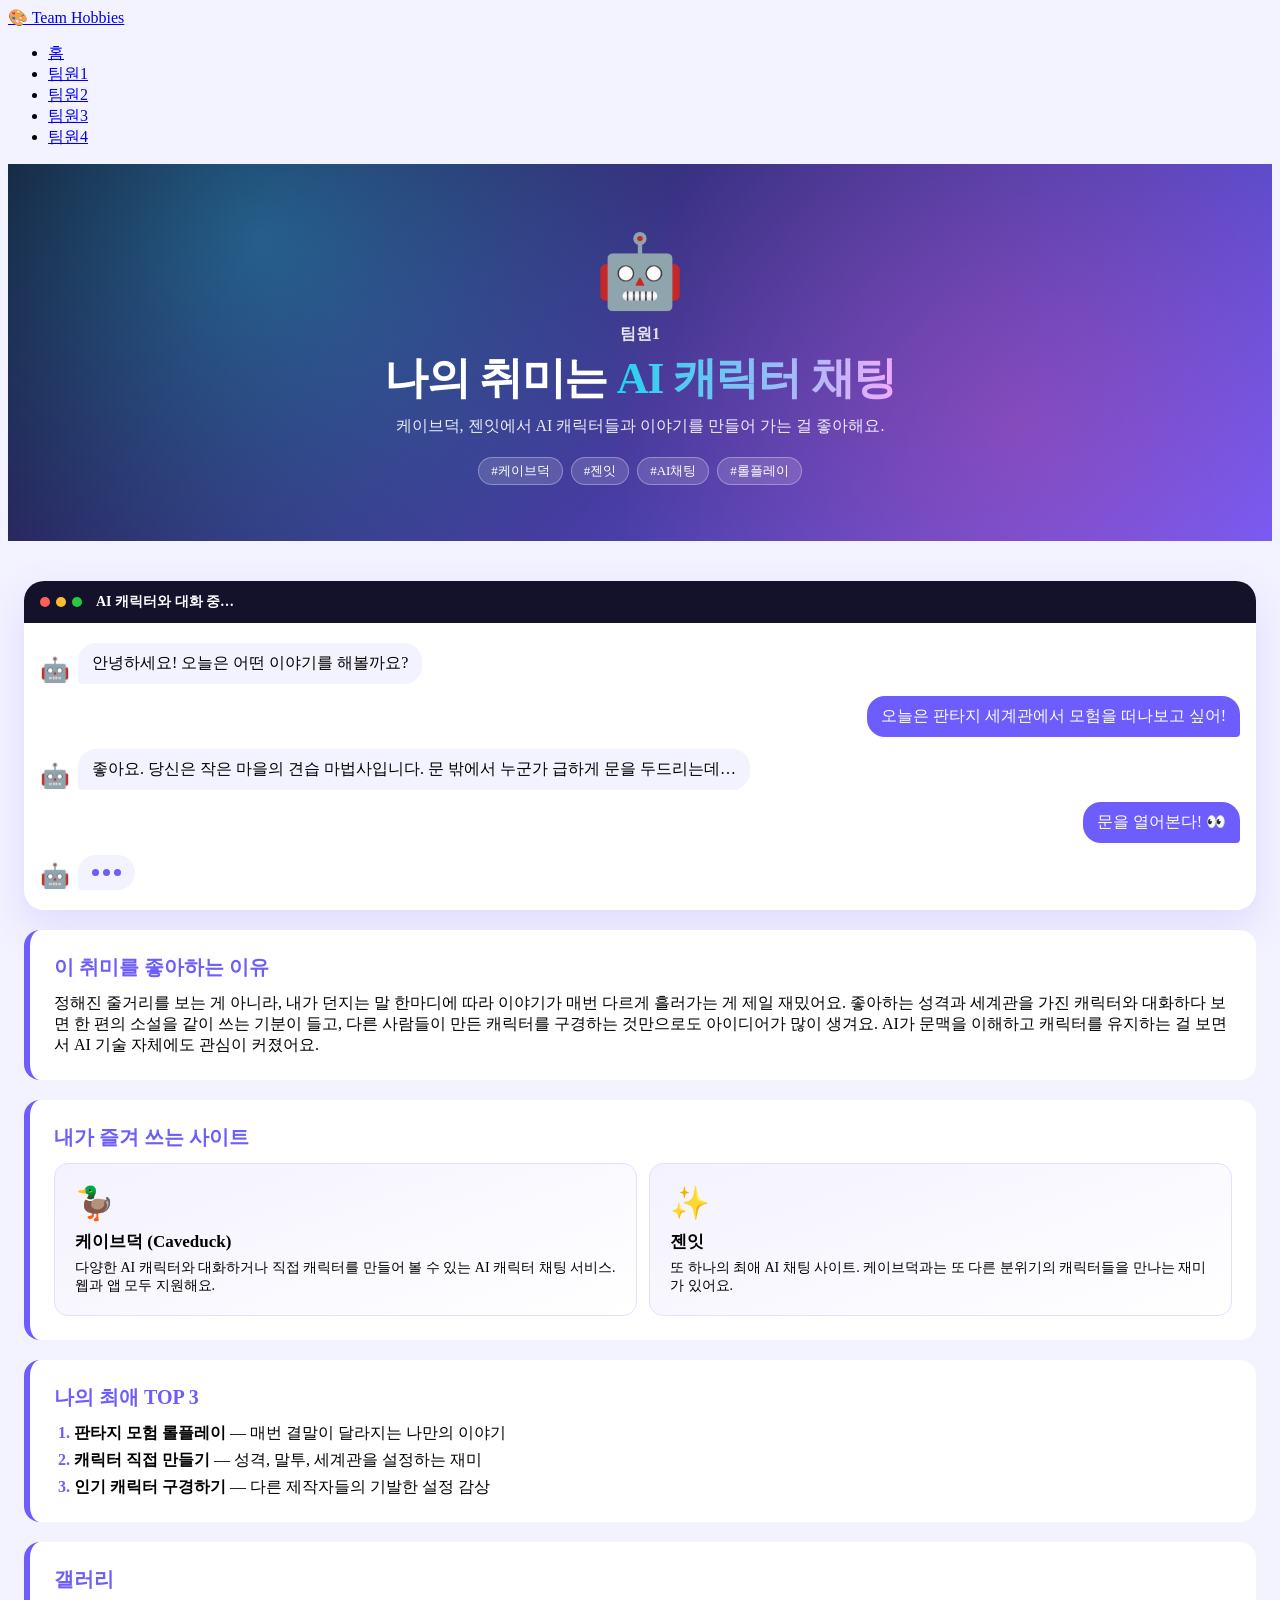
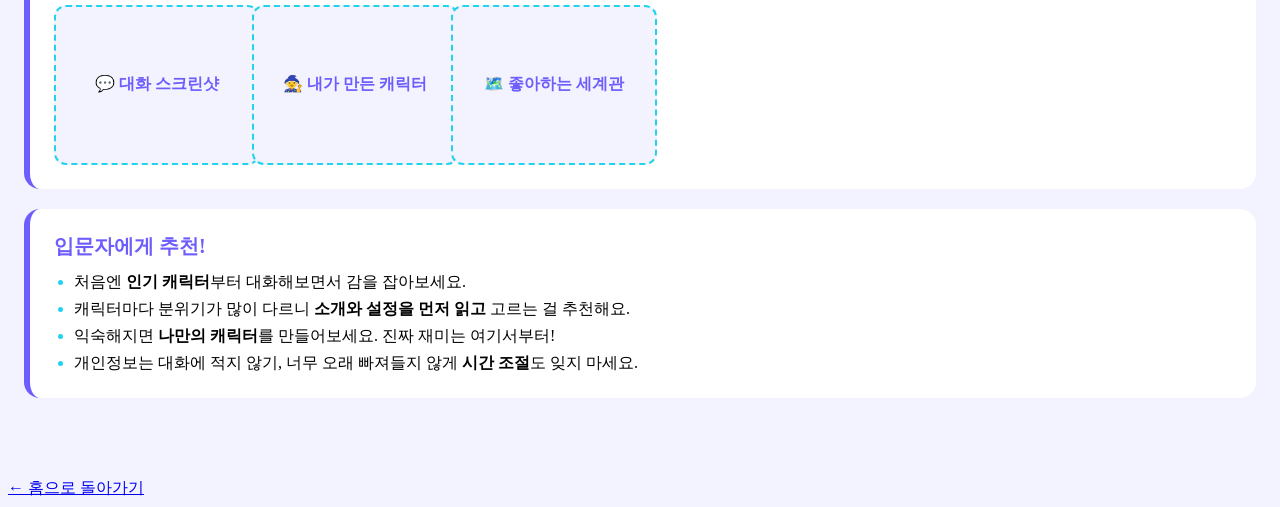
==== members/member1/index.html @ ffcaaef9 "팀원1 페이지 꾸미기: AI 캐릭터 채팅(케이브덕, 젠잇) Co-Authored-By: Claude Opus 5.5 <noreply@anthropic.com>" ====
<!DOCTYPE html>
<html lang="ko">
<head>
  <meta charset="UTF-8">
  <meta name="viewport" content="width=device-width, initial-scale=1.0">
  <title>팀원1의 취미</title>
  <link rel="stylesheet" href="../../css/common.css">
  <!-- 이 페이지만의 꾸미기는 같은 폴더의 style.css 에서 자유롭게! -->
  <link rel="stylesheet" href="style.css">
</head>
<body>
  <nav class="nav">
    <div class="container">
      <a class="logo" href="../../index.html">🎨 Team Hobbies</a>
      <ul>
        <li><a href="../../index.html">홈</a></li>
        <li><a href="../member1/index.html" aria-current="page">팀원1</a></li>
        <li><a href="../member2/index.html">팀원2</a></li>
        <li><a href="../member3/index.html">팀원3</a></li>
        <li><a href="../member4/index.html">팀원4</a></li>
      </ul>
    </div>
  </nav>

  <!-- ===== 여기서부터 자유롭게 꾸며주세요 ===== -->
  <header class="profile">
    <div class="container">
      <div class="profile-emoji">🤖</div>
      <p class="profile-name">팀원1</p>
      <h1>나의 취미는 <span>AI 캐릭터 채팅</span></h1>
      <p class="profile-intro">케이브덕, 젠잇에서 AI 캐릭터들과 이야기를 만들어 가는 걸 좋아해요.</p>
      <div class="profile-tags">
        <span>#케이브덕</span><span>#젠잇</span><span>#AI채팅</span><span>#롤플레이</span>
      </div>
    </div>
  </header>

  <main class="container content">
    <!-- 채팅창처럼 보이는 자기소개 -->
    <section class="chat-window" aria-label="AI 캐릭터와의 대화 예시">
      <div class="chat-header">
        <span class="dot"></span><span class="dot"></span><span class="dot"></span>
        <strong>AI 캐릭터와 대화 중…</strong>
      </div>
      <div class="chat-body">
        <div class="msg bot"><span class="avatar">🤖</span><p>안녕하세요! 오늘은 어떤 이야기를 해볼까요?</p></div>
        <div class="msg me"><p>오늘은 판타지 세계관에서 모험을 떠나보고 싶어!</p></div>
        <div class="msg bot"><span class="avatar">🤖</span><p>좋아요. 당신은 작은 마을의 견습 마법사입니다. 문 밖에서 누군가 급하게 문을 두드리는데…</p></div>
        <div class="msg me"><p>문을 열어본다! 👀</p></div>
        <div class="msg bot typing"><span class="avatar">🤖</span><p><i></i><i></i><i></i></p></div>
      </div>
    </section>

    <section class="block">
      <h2>이 취미를 좋아하는 이유</h2>
      <p>
        정해진 줄거리를 보는 게 아니라, 내가 던지는 말 한마디에 따라 이야기가 매번 다르게 흘러가는 게 제일 재밌어요.
        좋아하는 성격과 세계관을 가진 캐릭터와 대화하다 보면 한 편의 소설을 같이 쓰는 기분이 들고,
        다른 사람들이 만든 캐릭터를 구경하는 것만으로도 아이디어가 많이 생겨요.
        AI가 문맥을 이해하고 캐릭터를 유지하는 걸 보면서 AI 기술 자체에도 관심이 커졌어요.
      </p>
    </section>

    <section class="block">
      <h2>내가 즐겨 쓰는 사이트</h2>
      <div class="site-cards">
        <article class="site-card">
          <div class="site-icon">🦆</div>
          <h3>케이브덕 (Caveduck)</h3>
          <p>다양한 AI 캐릭터와 대화하거나 직접 캐릭터를 만들어 볼 수 있는 AI 캐릭터 채팅 서비스. 웹과 앱 모두 지원해요.</p>
        </article>
        <article class="site-card">
          <div class="site-icon">✨</div>
          <h3>젠잇</h3>
          <p>또 하나의 최애 AI 채팅 사이트. 케이브덕과는 또 다른 분위기의 캐릭터들을 만나는 재미가 있어요.</p>
        </article>
      </div>
    </section>

    <section class="block">
      <h2>나의 최애 TOP 3</h2>
      <ol class="top-list">
        <li><strong>판타지 모험 롤플레이</strong> — 매번 결말이 달라지는 나만의 이야기</li>
        <li><strong>캐릭터 직접 만들기</strong> — 성격, 말투, 세계관을 설정하는 재미</li>
        <li><strong>인기 캐릭터 구경하기</strong> — 다른 제작자들의 기발한 설정 감상</li>
      </ol>
    </section>

    <section class="block">
      <h2>갤러리</h2>
      <!-- images 폴더에 스크린샷을 넣고 <img src="images/파일명.png" alt="설명"> 으로 바꿔주세요 -->
      <div class="gallery">
        <div class="photo">💬 대화 스크린샷</div>
        <div class="photo">🧙 내가 만든 캐릭터</div>
        <div class="photo">🗺️ 좋아하는 세계관</div>
      </div>
    </section>

    <section class="block">
      <h2>입문자에게 추천!</h2>
      <ul class="tips">
        <li>처음엔 <strong>인기 캐릭터</strong>부터 대화해보면서 감을 잡아보세요.</li>
        <li>캐릭터마다 분위기가 많이 다르니 <strong>소개와 설정을 먼저 읽고</strong> 고르는 걸 추천해요.</li>
        <li>익숙해지면 <strong>나만의 캐릭터</strong>를 만들어보세요. 진짜 재미는 여기서부터!</li>
        <li>개인정보는 대화에 적지 않기, 너무 오래 빠져들지 않게 <strong>시간 조절</strong>도 잊지 마세요.</li>
      </ul>
    </section>
  </main>
  <!-- ===== 꾸미기 영역 끝 ===== -->

  <footer class="footer">
    <div class="container"><a href="../../index.html">← 홈으로 돌아가기</a></div>
  </footer>
</body>
</html>
---- members/member1/style.css ----
/* 팀원1 전용 스타일 — 이 파일은 마음대로 바꿔도 다른 팀원 페이지에 영향이 없어요. */
:root {
  --theme-1: #6d5dfc;
  --theme-2: #22d3ee;
  --theme-bg: #f3f2ff;
  --night: #14122b;
}

body { background: var(--theme-bg); }

.profile {
  position: relative;
  padding: 72px 0 56px;
  text-align: center;
  color: #fff;
  background:
    radial-gradient(circle at 20% 20%, rgba(34, 211, 238, 0.35), transparent 40%),
    radial-gradient(circle at 80% 70%, rgba(236, 72, 153, 0.3), transparent 40%),
    linear-gradient(135deg, var(--night), var(--theme-1));
  overflow: hidden;
}
.profile-emoji {
  font-size: 72px;
  line-height: 1;
  animation: float 3s ease-in-out infinite;
}
.profile-name { margin: 16px 0 0; opacity: 0.85; font-weight: 600; }
.profile h1 {
  margin: 4px 0 8px;
  font-size: clamp(28px, 5vw, 44px);
  letter-spacing: -0.03em;
}
.profile h1 span {
  background: linear-gradient(90deg, var(--theme-2), #f0abfc);
  -webkit-background-clip: text;
  background-clip: text;
  color: transparent;
}
.profile-intro { margin: 0; opacity: 0.9; }
.profile-tags {
  display: flex;
  flex-wrap: wrap;
  justify-content: center;
  gap: 8px;
  margin-top: 20px;
}
.profile-tags span {
  padding: 4px 12px;
  border-radius: 999px;
  background: rgba(255, 255, 255, 0.15);
  border: 1px solid rgba(255, 255, 255, 0.3);
  font-size: 13px;
}

.content { padding: 40px 16px 80px; display: grid; gap: 20px; }

/* 채팅창 */
.chat-window {
  background: #fff;
  border-radius: 20px;
  overflow: hidden;
  box-shadow: 0 16px 40px rgba(109, 93, 252, 0.15);
}
.chat-header {
  display: flex;
  align-items: center;
  gap: 6px;
  padding: 12px 16px;
  background: var(--night);
  color: #fff;
  font-size: 14px;
}
.chat-header .dot {
  width: 10px;
  height: 10px;
  border-radius: 50%;
  background: #ff5f57;
}
.chat-header .dot:nth-child(2) { background: #febc2e; }
.chat-header .dot:nth-child(3) { background: #28c840; margin-right: 8px; }
.chat-body {
  display: flex;
  flex-direction: column;
  gap: 12px;
  padding: 20px 16px;
}
.msg {
  display: flex;
  align-items: flex-end;
  gap: 8px;
  max-width: 85%;
  opacity: 0;
  animation: pop 0.4s ease forwards;
}
.msg:nth-child(2) { animation-delay: 0.6s; }
.msg:nth-child(3) { animation-delay: 1.2s; }
.msg:nth-child(4) { animation-delay: 1.8s; }
.msg:nth-child(5) { animation-delay: 2.4s; }
.msg p {
  margin: 0;
  padding: 10px 14px;
  border-radius: 18px;
}
.msg .avatar { font-size: 24px; }
.msg.bot p {
  background: var(--theme-bg);
  border-bottom-left-radius: 4px;
}
.msg.me {
  align-self: flex-end;
}
.msg.me p {
  background: var(--theme-1);
  color: #fff;
  border-bottom-right-radius: 4px;
}
.msg.typing p { display: flex; gap: 4px; padding: 14px; }
.msg.typing i {
  width: 7px;
  height: 7px;
  border-radius: 50%;
  background: var(--theme-1);
  animation: blink 1.2s infinite;
}
.msg.typing i:nth-child(2) { animation-delay: 0.2s; }
.msg.typing i:nth-child(3) { animation-delay: 0.4s; }

/* 섹션 블록 */
.block {
  background: #fff;
  border-radius: 16px;
  padding: 24px;
  border-left: 6px solid var(--theme-1);
}
.block h2 { margin: 0 0 12px; font-size: 20px; color: var(--theme-1); }
.block p { margin: 0; }

.site-cards {
  display: grid;
  grid-template-columns: repeat(auto-fit, minmax(220px, 1fr));
  gap: 12px;
}
.site-card {
  padding: 20px;
  border-radius: 14px;
  background: linear-gradient(160deg, var(--theme-bg), #fff);
  border: 1px solid #e3e0ff;
}
.site-icon { font-size: 32px; }
.site-card h3 { margin: 8px 0 6px; font-size: 17px; }
.site-card p { font-size: 14px; color: var(--muted); }

.top-list,
.tips { margin: 0; padding-left: 20px; display: grid; gap: 6px; }
.top-list li::marker { color: var(--theme-1); font-weight: 800; }
.tips li::marker { color: var(--theme-2); }

.gallery {
  display: grid;
  grid-template-columns: repeat(auto-fill, minmax(160px, 1fr));
  gap: 12px;
}
.gallery .photo,
.gallery img {
  width: 100%;
  aspect-ratio: 4 / 3;
  object-fit: cover;
  border-radius: 12px;
}
.gallery .photo {
  display: grid;
  place-items: center;
  background: var(--theme-bg);
  color: var(--theme-1);
  border: 2px dashed var(--theme-2);
  font-weight: 600;
  text-align: center;
  padding: 8px;
}

@keyframes float {
  0%, 100% { transform: translateY(0); }
  50% { transform: translateY(-10px); }
}
@keyframes pop {
  from { opacity: 0; transform: translateY(8px); }
  to { opacity: 1; transform: translateY(0); }
}
@keyframes blink {
  0%, 100% { opacity: 0.25; }
  50% { opacity: 1; }
}

@media (prefers-reduced-motion: reduce) {
  .profile-emoji, .msg, .msg.typing i { animation: none; opacity: 1; }
}
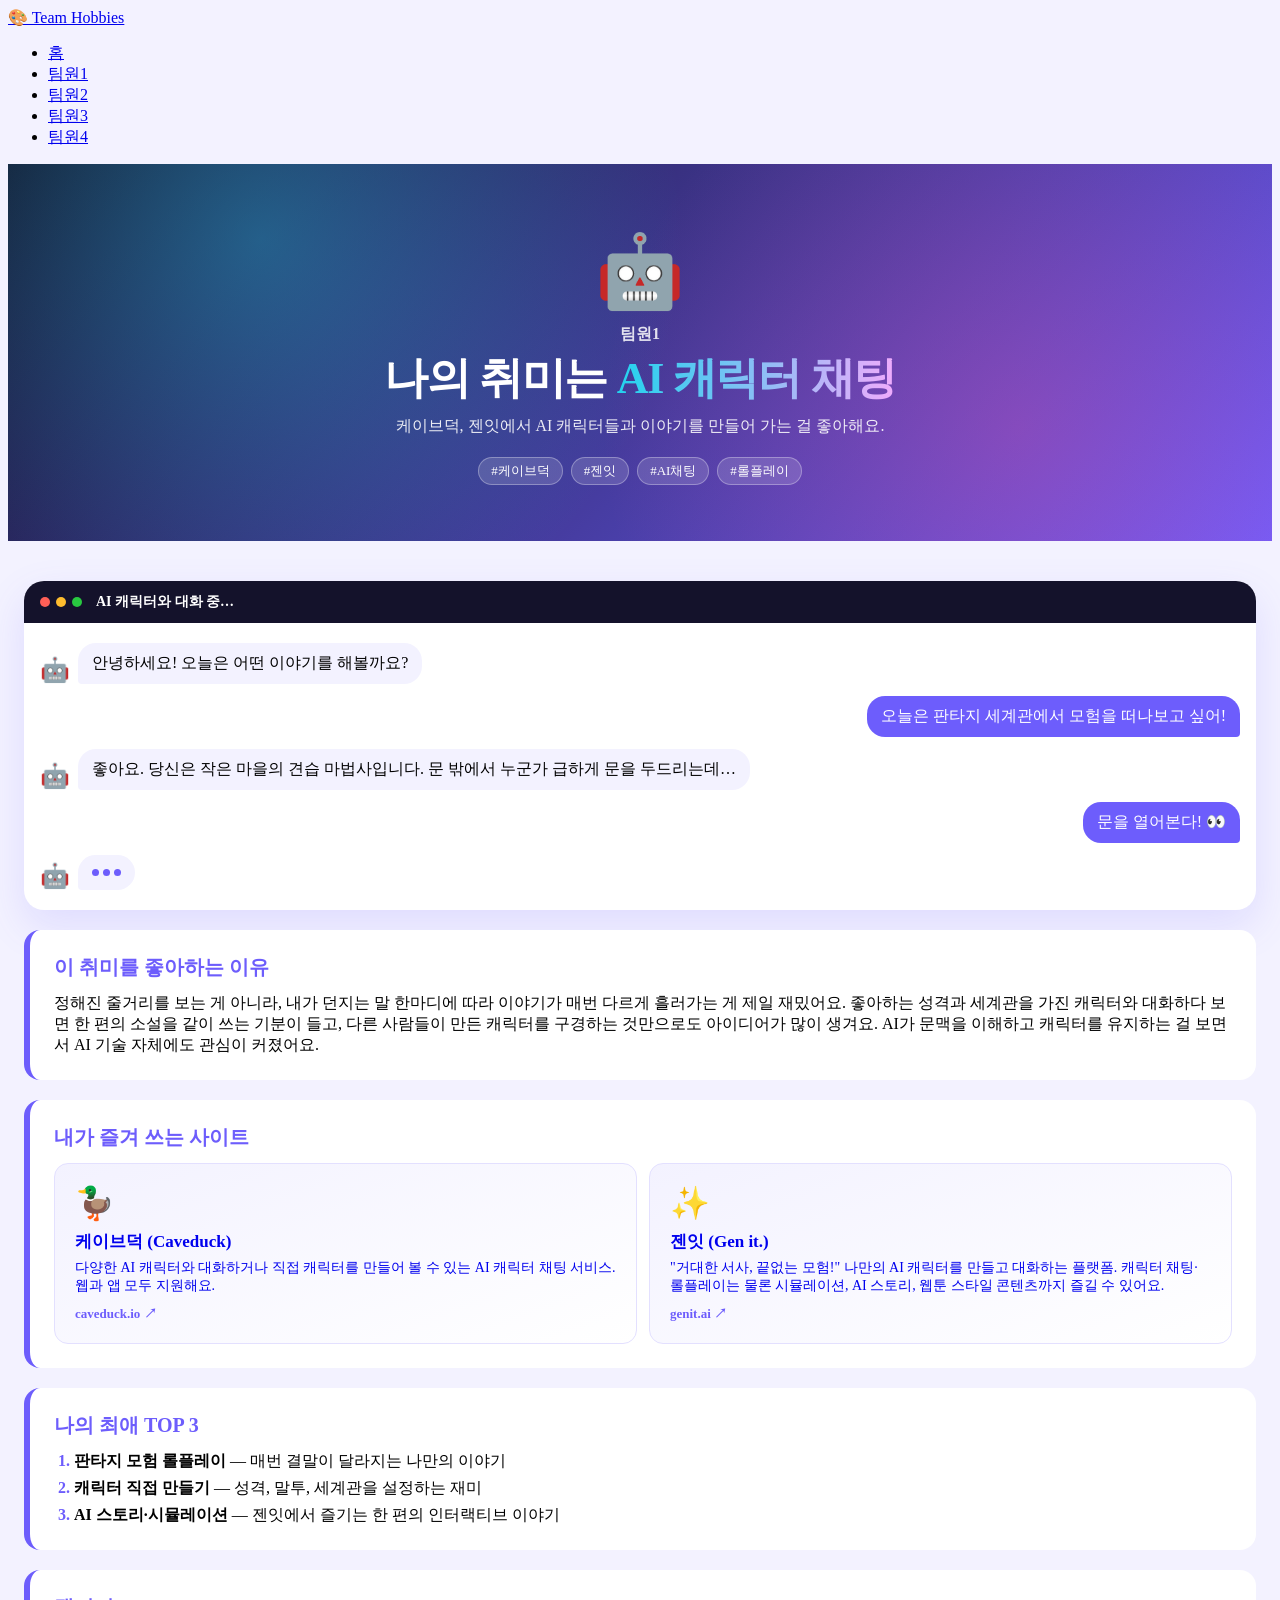
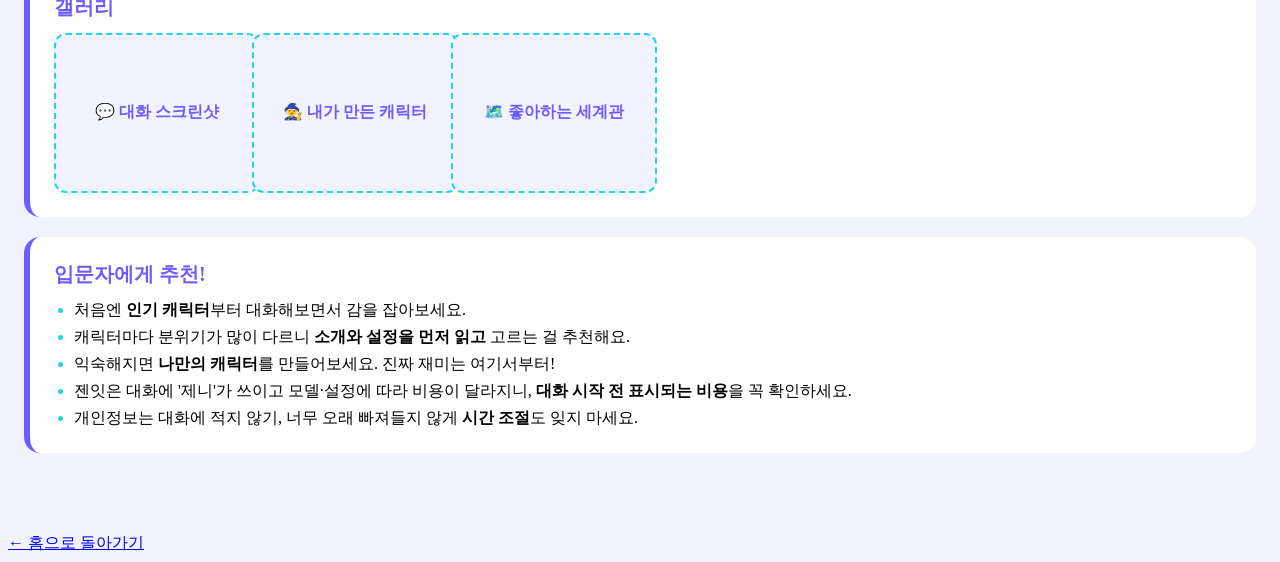
==== commit b611b9e3: "팀원1 페이지: 젠잇 실제 소개와 사이트 링크 반영 Co-Authored-By: Claude Opus 5.5 <noreply@anthropic.com>" ====
--- a/members/member1/index.html
+++ b/members/member1/index.html
@@ -64,16 +64,18 @@
     <section class="block">
       <h2>내가 즐겨 쓰는 사이트</h2>
       <div class="site-cards">
-        <article class="site-card">
+        <a class="site-card" href="https://caveduck.io/ko" target="_blank" rel="noopener">
           <div class="site-icon">🦆</div>
           <h3>케이브덕 (Caveduck)</h3>
           <p>다양한 AI 캐릭터와 대화하거나 직접 캐릭터를 만들어 볼 수 있는 AI 캐릭터 채팅 서비스. 웹과 앱 모두 지원해요.</p>
-        </article>
-        <article class="site-card">
+          <span class="site-link">caveduck.io ↗</span>
+        </a>
+        <a class="site-card" href="https://genit.ai/ko" target="_blank" rel="noopener">
           <div class="site-icon">✨</div>
-          <h3>젠잇</h3>
-          <p>또 하나의 최애 AI 채팅 사이트. 케이브덕과는 또 다른 분위기의 캐릭터들을 만나는 재미가 있어요.</p>
-        </article>
+          <h3>젠잇 (Gen it.)</h3>
+          <p>"거대한 서사, 끝없는 모험!" 나만의 AI 캐릭터를 만들고 대화하는 플랫폼. 캐릭터 채팅·롤플레이는 물론 시뮬레이션, AI 스토리, 웹툰 스타일 콘텐츠까지 즐길 수 있어요.</p>
+          <span class="site-link">genit.ai ↗</span>
+        </a>
       </div>
     </section>
 
@@ -82,7 +84,7 @@
       <ol class="top-list">
         <li><strong>판타지 모험 롤플레이</strong> — 매번 결말이 달라지는 나만의 이야기</li>
         <li><strong>캐릭터 직접 만들기</strong> — 성격, 말투, 세계관을 설정하는 재미</li>
-        <li><strong>인기 캐릭터 구경하기</strong> — 다른 제작자들의 기발한 설정 감상</li>
+        <li><strong>AI 스토리·시뮬레이션</strong> — 젠잇에서 즐기는 한 편의 인터랙티브 이야기</li>
       </ol>
     </section>
 
@@ -102,6 +104,7 @@
         <li>처음엔 <strong>인기 캐릭터</strong>부터 대화해보면서 감을 잡아보세요.</li>
         <li>캐릭터마다 분위기가 많이 다르니 <strong>소개와 설정을 먼저 읽고</strong> 고르는 걸 추천해요.</li>
         <li>익숙해지면 <strong>나만의 캐릭터</strong>를 만들어보세요. 진짜 재미는 여기서부터!</li>
+        <li>젠잇은 대화에 '제니'가 쓰이고 모델·설정에 따라 비용이 달라지니, <strong>대화 시작 전 표시되는 비용</strong>을 꼭 확인하세요.</li>
         <li>개인정보는 대화에 적지 않기, 너무 오래 빠져들지 않게 <strong>시간 조절</strong>도 잊지 마세요.</li>
       </ul>
     </section>
--- a/members/member1/style.css
+++ b/members/member1/style.css
@@ -141,10 +141,24 @@
   gap: 12px;
 }
 .site-card {
+  display: block;
   padding: 20px;
   border-radius: 14px;
   background: linear-gradient(160deg, var(--theme-bg), #fff);
   border: 1px solid #e3e0ff;
+  text-decoration: none;
+  transition: transform 0.15s ease, box-shadow 0.15s ease;
+}
+.site-card:hover {
+  transform: translateY(-3px);
+  box-shadow: 0 10px 24px rgba(109, 93, 252, 0.15);
+}
+.site-link {
+  display: inline-block;
+  margin-top: 10px;
+  font-size: 13px;
+  font-weight: 700;
+  color: var(--theme-1);
 }
 .site-icon { font-size: 32px; }
 .site-card h3 { margin: 8px 0 6px; font-size: 17px; }
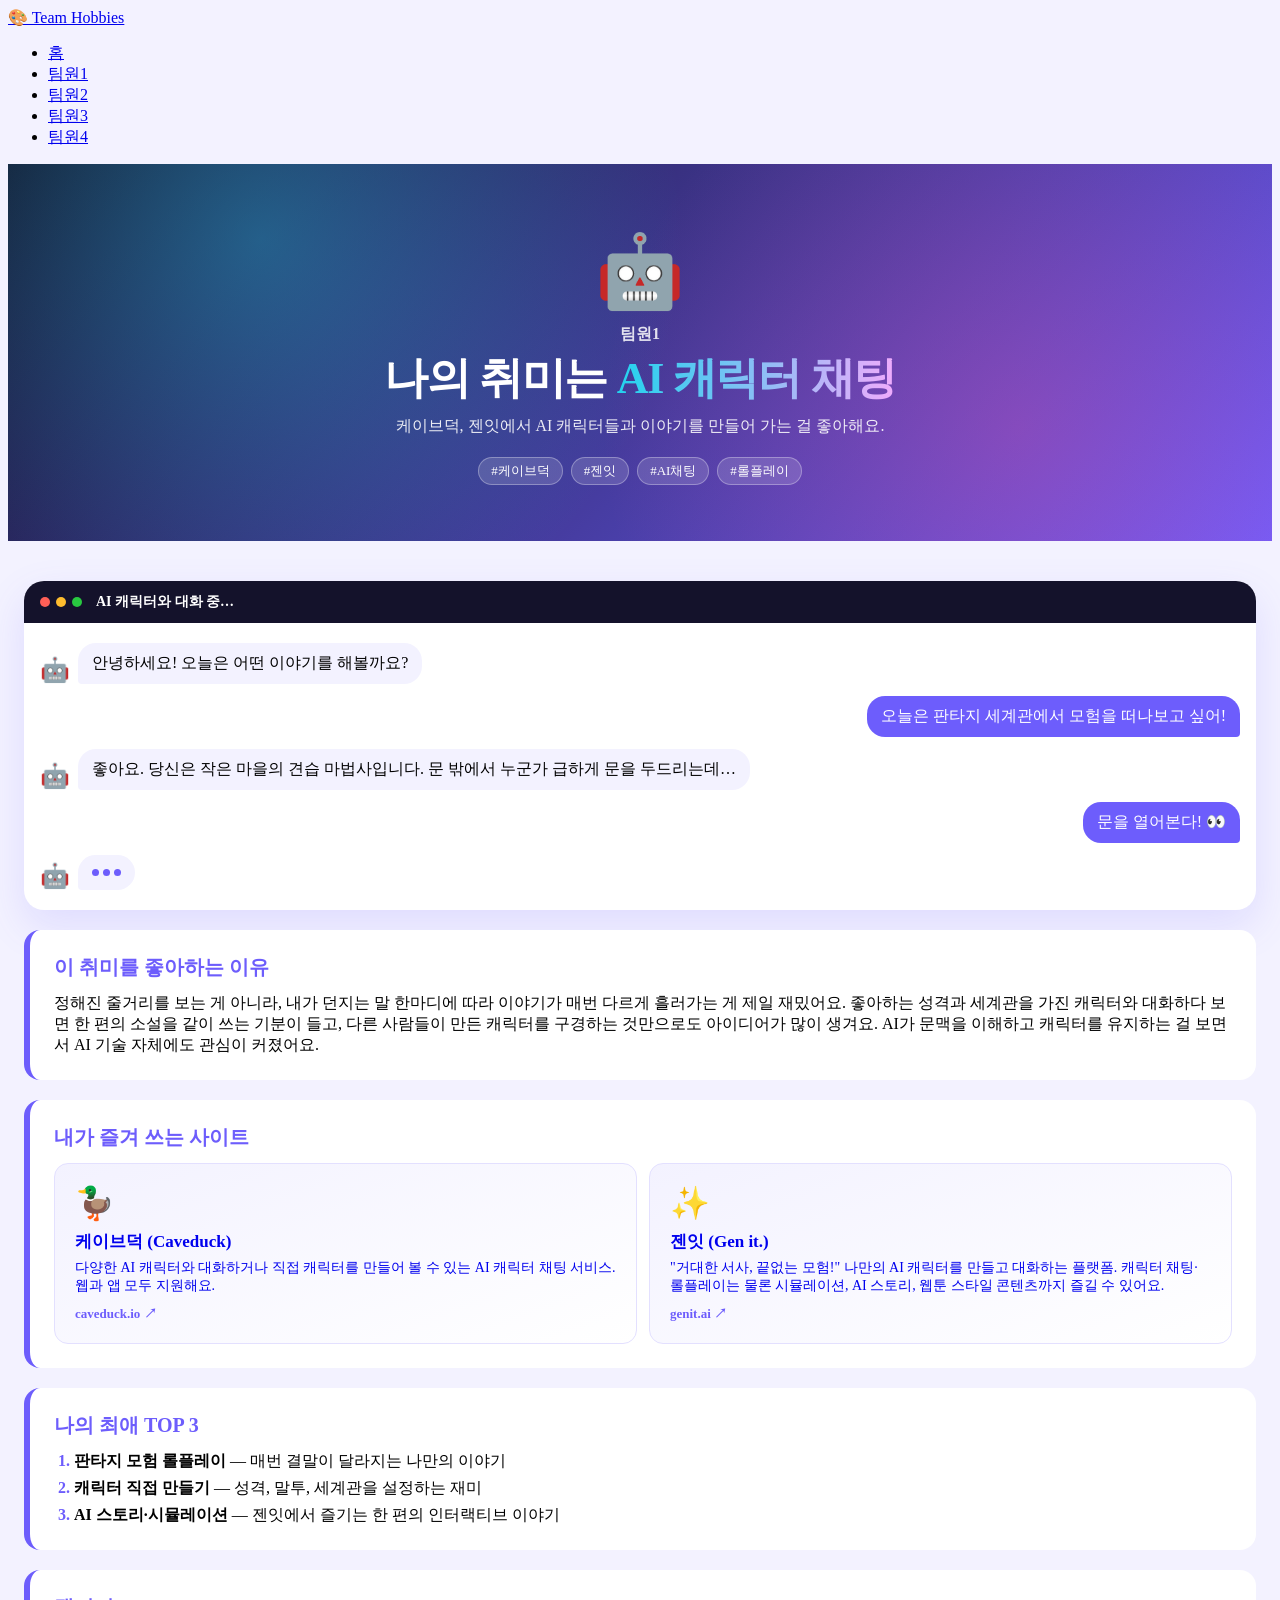
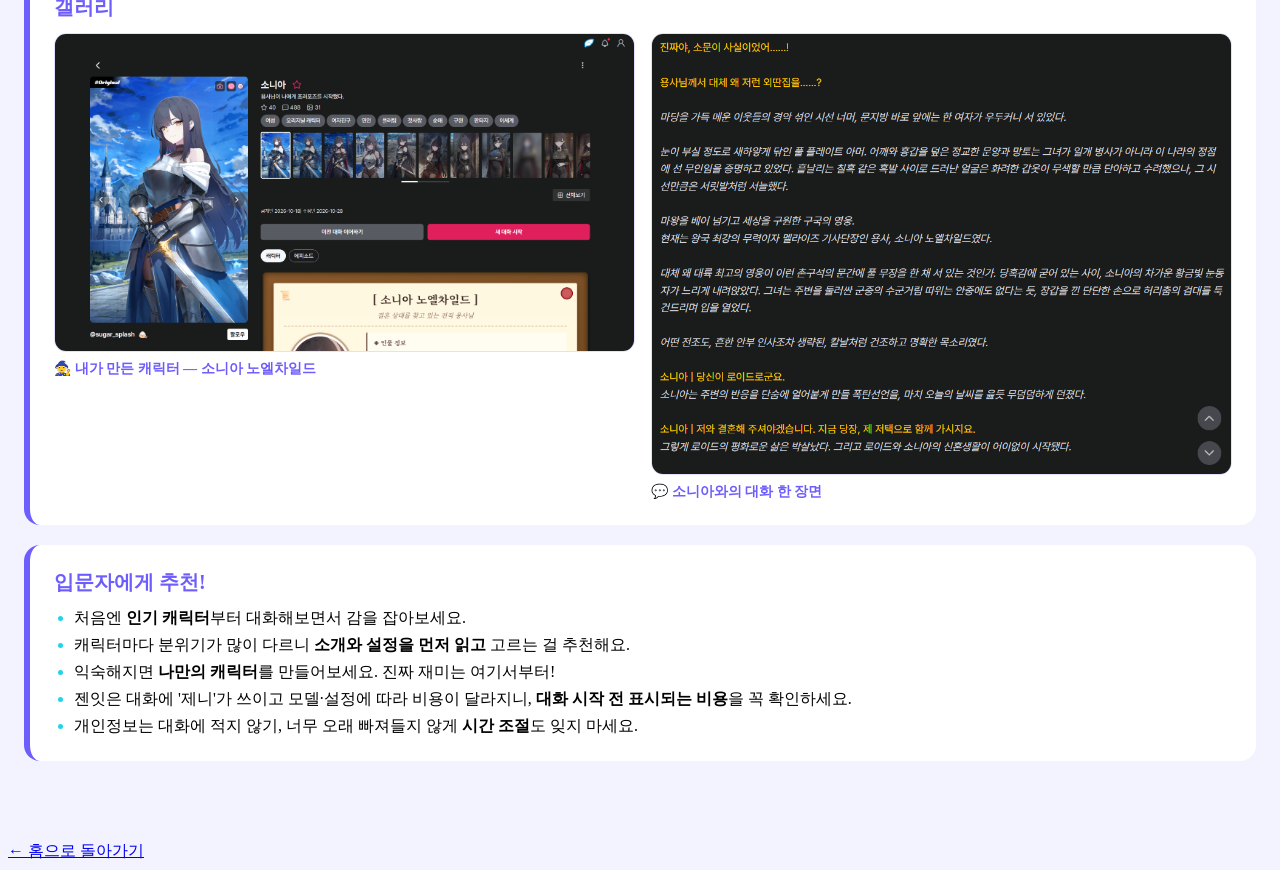
==== commit af127c82: "팀원1 갤러리: 캐릭터·대화 스크린샷 추가, 세계관 칸 제거 Co-Authored-By: Claude Opus 5.5 <noreply@anthropic.com>" ====
--- a/members/member1/index.html
+++ b/members/member1/index.html
@@ -90,11 +90,20 @@
 
     <section class="block">
       <h2>갤러리</h2>
-      <!-- images 폴더에 스크린샷을 넣고 <img src="images/파일명.png" alt="설명"> 으로 바꿔주세요 -->
+      <!-- 사진은 images 폴더에 넣고 아래 figure 를 복사해서 추가하면 돼요 -->
       <div class="gallery">
-        <div class="photo">💬 대화 스크린샷</div>
-        <div class="photo">🧙 내가 만든 캐릭터</div>
-        <div class="photo">🗺️ 좋아하는 세계관</div>
+        <figure>
+          <a href="images/character.png" target="_blank" rel="noopener">
+            <img src="images/character.png" alt="내가 만든 캐릭터 소니아 노엘차일드의 소개 화면">
+          </a>
+          <figcaption>🧙 내가 만든 캐릭터 — 소니아 노엘차일드</figcaption>
+        </figure>
+        <figure>
+          <a href="images/chat.png" target="_blank" rel="noopener">
+            <img src="images/chat.png" alt="소니아와의 대화 스크린샷">
+          </a>
+          <figcaption>💬 소니아와의 대화 한 장면</figcaption>
+        </figure>
       </div>
     </section>
 
--- a/members/member1/style.css
+++ b/members/member1/style.css
@@ -171,25 +171,33 @@
 
 .gallery {
   display: grid;
-  grid-template-columns: repeat(auto-fill, minmax(160px, 1fr));
-  gap: 12px;
-}
-.gallery .photo,
+  grid-template-columns: repeat(auto-fit, minmax(260px, 1fr));
+  gap: 16px;
+  align-items: start;
+}
+.gallery figure { margin: 0; }
+.gallery a {
+  display: block;
+  border-radius: 12px;
+  overflow: hidden;
+  background: var(--night);
+  border: 1px solid #e3e0ff;
+  transition: transform 0.15s ease, box-shadow 0.15s ease;
+}
+.gallery a:hover {
+  transform: translateY(-3px);
+  box-shadow: 0 10px 24px rgba(109, 93, 252, 0.2);
+}
 .gallery img {
+  display: block;
   width: 100%;
-  aspect-ratio: 4 / 3;
-  object-fit: cover;
-  border-radius: 12px;
-}
-.gallery .photo {
-  display: grid;
-  place-items: center;
-  background: var(--theme-bg);
+  height: auto;
+}
+.gallery figcaption {
+  margin-top: 8px;
+  font-size: 14px;
+  font-weight: 600;
   color: var(--theme-1);
-  border: 2px dashed var(--theme-2);
-  font-weight: 600;
-  text-align: center;
-  padding: 8px;
 }
 
 @keyframes float {
